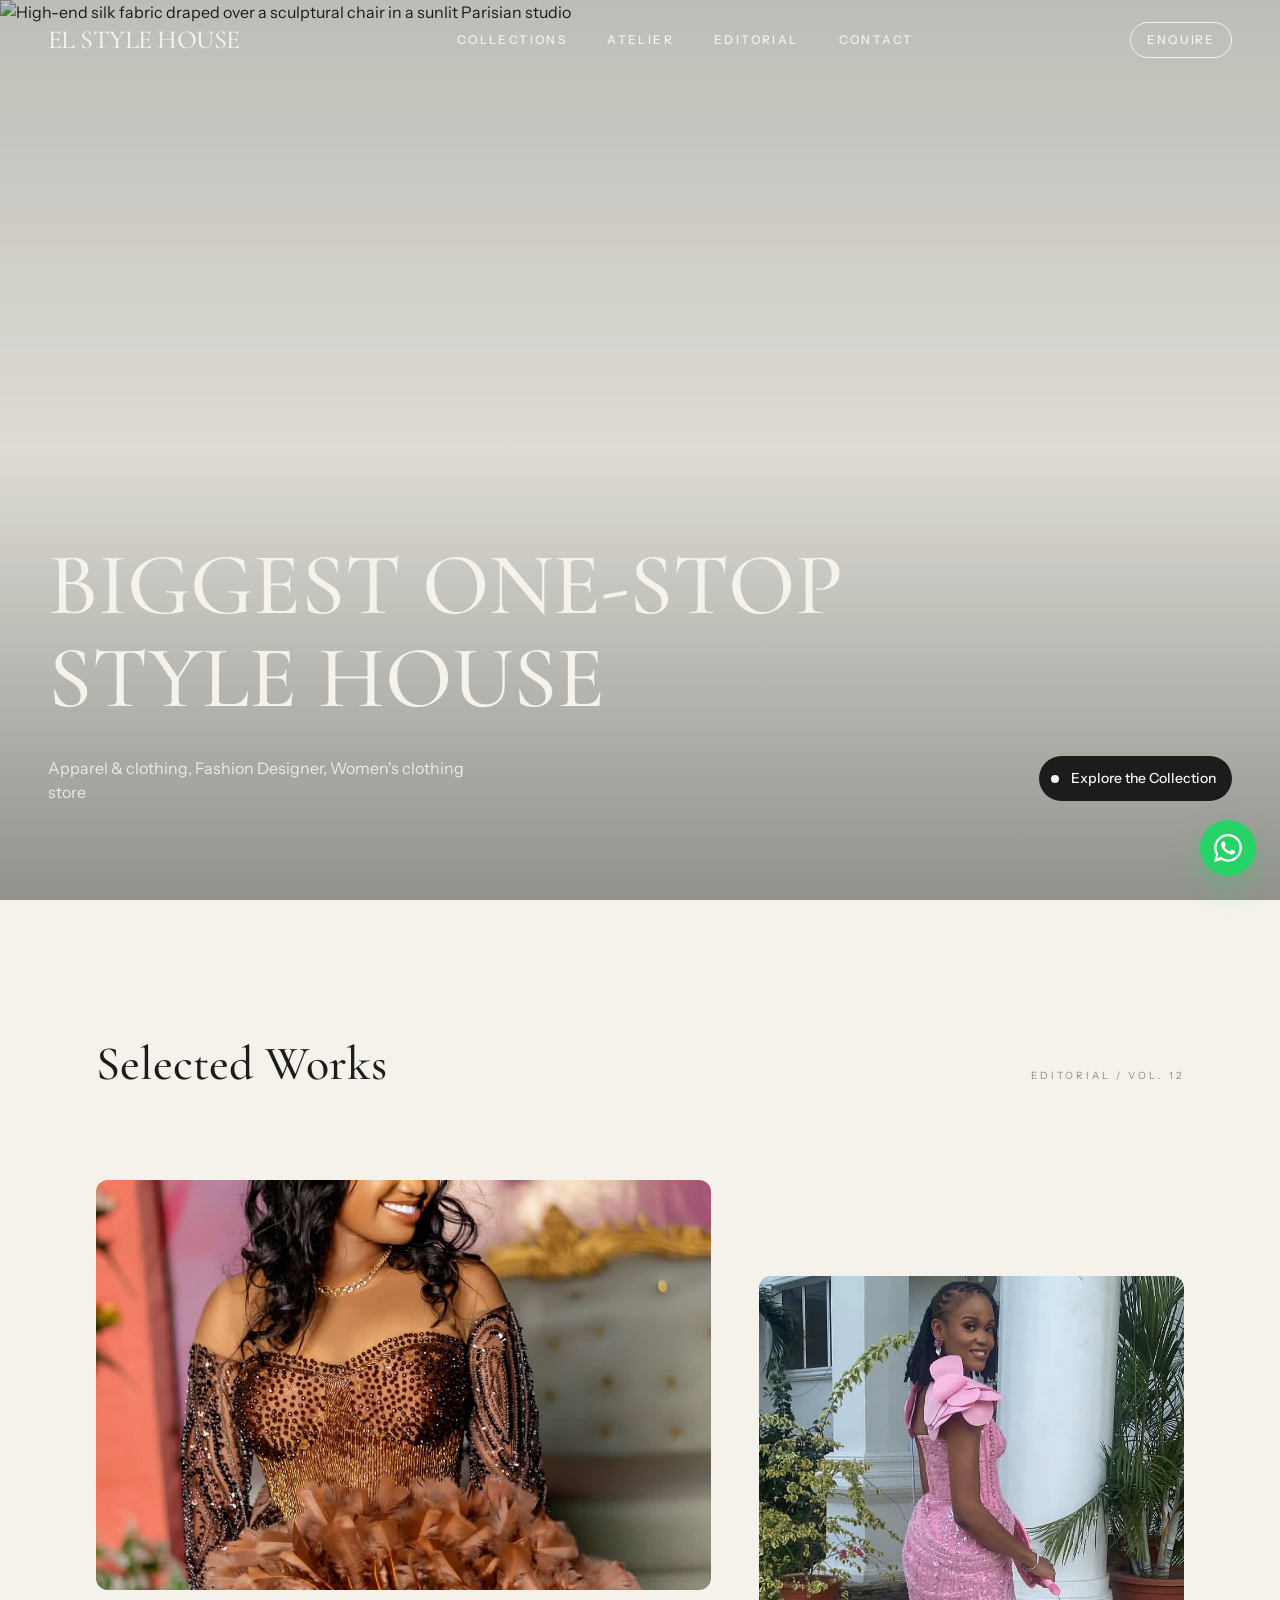
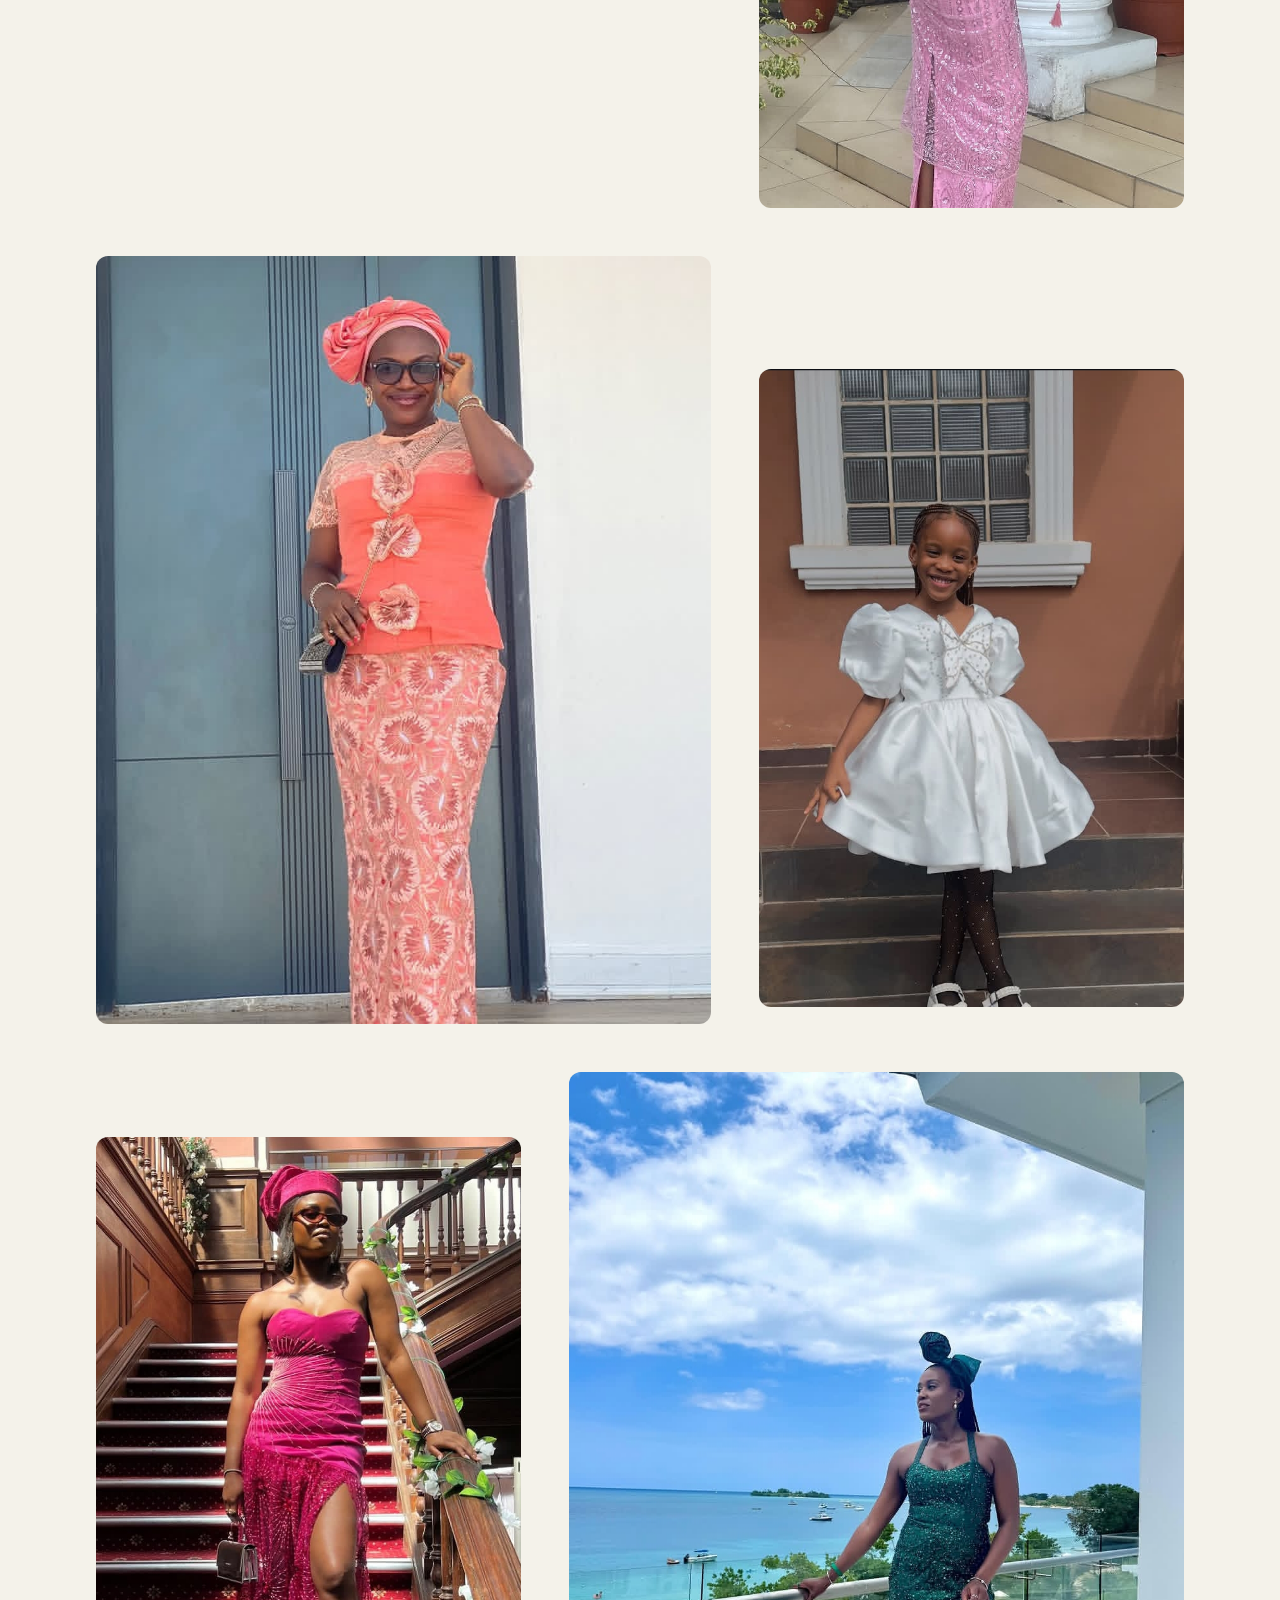
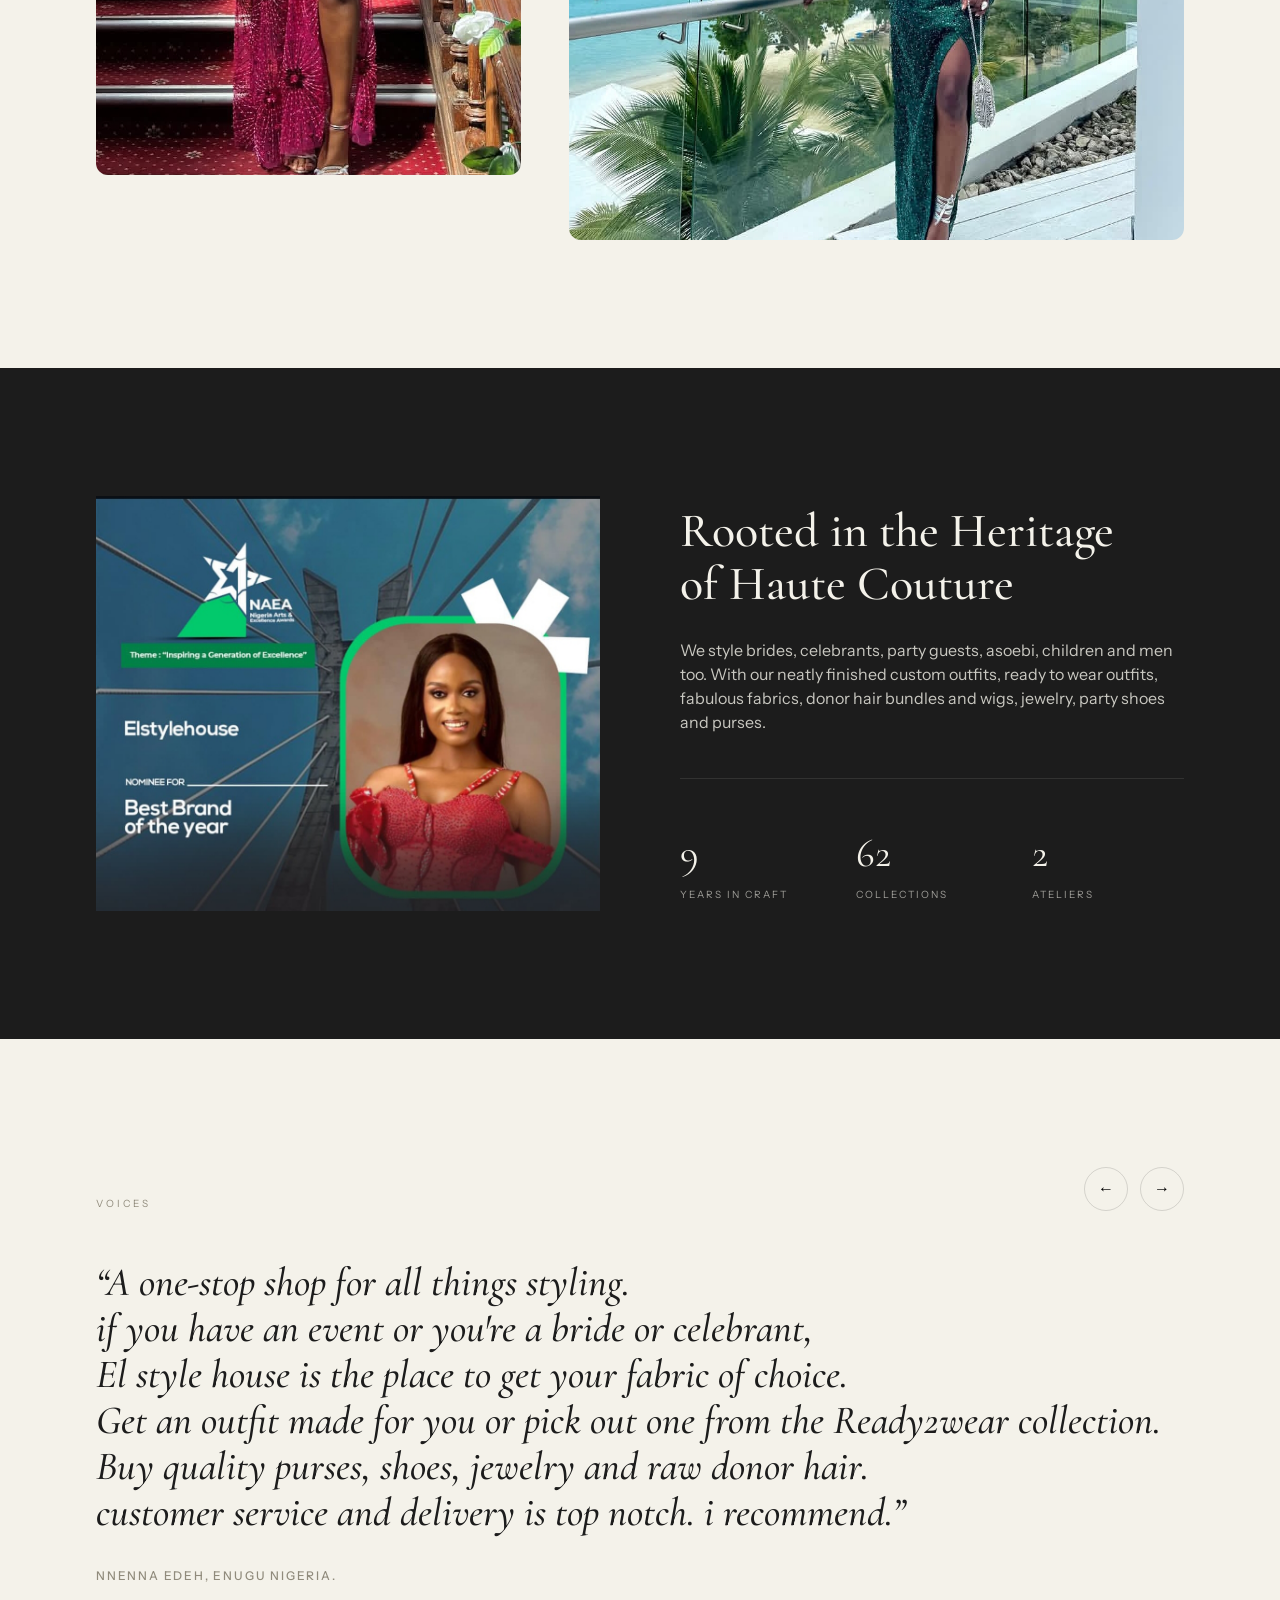
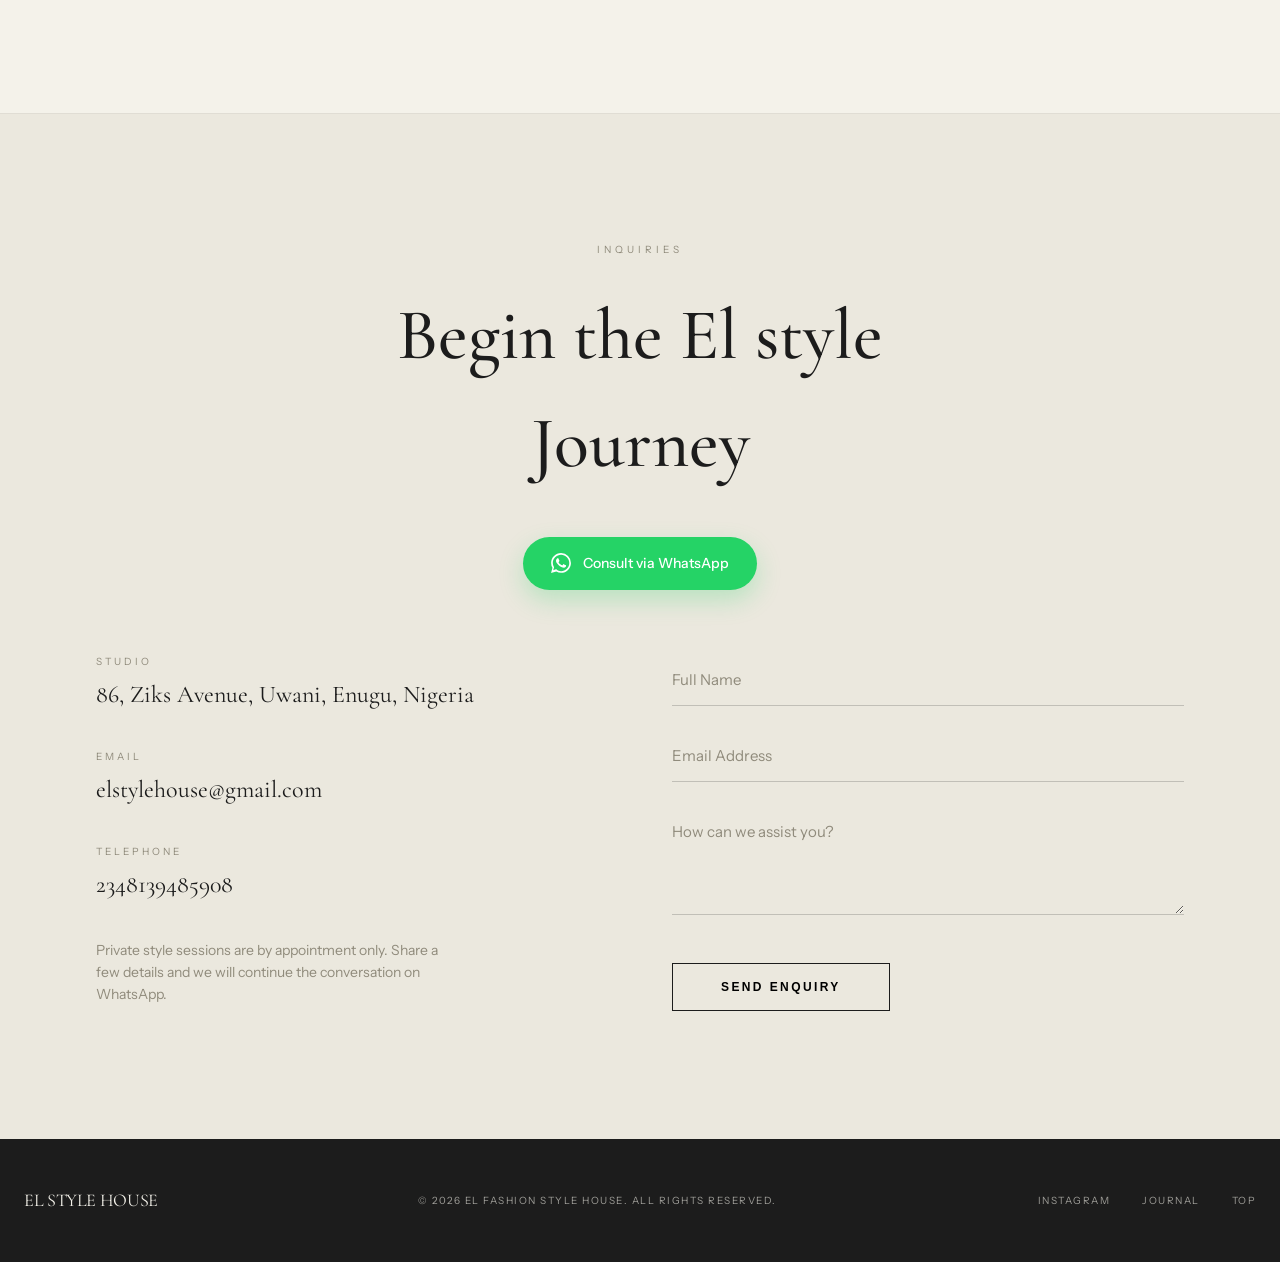
==== index.html @ a9a80243 "Add files via upload" ====
<!DOCTYPE html>
<html lang="en">
<head>
  <meta charset="UTF-8" />
  <meta name="viewport" content="width=device-width, initial-scale=1.0" />
  <title>EL STYLE HOUSE  — Biggest one-stop style house</title>
  <meta name="description" content="EL STYLE HOUSE is a luxury fashion atelier crafting modern couture by hand. Explore selected works, our story, and book a private appointment." />
  <meta property="og:title" content="EL STYLE HOUSE  — Biggest one-stop style house" />
  <meta property="og:description" content="A luxury fashion atelier crafting modern couture by hand. Explore selected works and book a private appointment." />
  <meta property="og:type" content="website" />
  <link rel="preconnect" href="https://fonts.googleapis.com" />
  <link rel="preconnect" href="https://fonts.gstatic.com" crossorigin />
  <link href="https://fonts.googleapis.com/css2?family=Cormorant+Garamond:ital,wght@0,400;0,500;1,400&family=Instrument+Sans:wght@400;500;600;700&display=swap" rel="stylesheet" />
  <link rel="stylesheet" href="styles.css" />
</head>
<body>
  <!-- ============ NAVBAR ============ -->
  <header id="navbar" class="navbar">
    <nav class="nav">
      <a href="#top" class="brand" data-brand>EL STYLE HOUSE </a>
      <div class="nav-links">
        <a href="#works">Collections</a>
        <a href="#about">Atelier</a>
        <a href="#testimonials">Editorial</a>
        <a href="#contact">Contact</a>
      </div>
      <a href="https://wa.me/2348139485908" class="nav-enquire" data-wa>Enquire</a>
      <button id="menuToggle" class="menu-toggle" aria-label="Toggle menu">
        <span></span><span></span><span></span>
      </button>
    </nav>
    <div id="mobileMenu" class="mobile-menu">
      <a href="#works">Collections</a>
      <a href="#about">Atelier</a>
      <a href="#testimonials">Editorial</a>
      <a href="#contact">Contact</a>
      <a href="https://wa.me/2348139485908" class="mobile-enquire" data-wa>Enquire via WhatsApp</a>
    </div>
  </header>

  <main>
    <!-- ============ HERO ============ -->
    <section id="top" class="hero">
      <div class="hero-bg">
        <img id="heroImg" src="third.jpg" alt="High-end silk fabric draped over a sculptural chair in a sunlit Parisian studio" />
        <div class="hero-overlay"></div>
      </div>
      <div class="hero-content">
        <h1 class="hero-title">BIGGEST ONE-STOP  <br /> STYLE HOUSE</h1>
        <div class="hero-row">
          <p> Apparel & clothing, Fashion Designer, Women's clothing store</p>
          <a href="https://wa.me/2348139485908" class="hero-cta" data-wa><span class="dot"></span> Explore the Collection</a>
        </div>
      </div>
    </section>

    <!-- ============ WORKS ============ -->
    <section id="works" class="works">
      <div class="container">
        <div class="works-head reveal">
          <h2>Selected Works</h2>
          <span class="eyebrow">Editorial / Vol. 12</span>
        </div>

        <div class="works-grid">
          <div class="reveal col-7">
            <figure class="zoom"><img src="eighth.jpg" alt="Extreme close up of gold embroidery on charcoal wool" loading="lazy" /></figure>
          </div>
          <div class="reveal col-5 offset-top">
            <figure class="zoom"><img src="second.jpg" alt="Model wearing a beige structured tailored coat" loading="lazy" /></figure>
          </div>
        </div>

        <div class="works-grid">
          <div class="reveal col-7">
            <figure class="zoom"><img src="forth.jpg" alt="Extreme close up of gold embroidery on charcoal wool" loading="lazy" /></figure>
          </div>
          <div class="reveal col-5 offset-top">
            <figure class="zoom"><img src="fifth.jpg" alt="Model wearing a beige structured tailored coat" loading="lazy" /></figure>
          </div>
        </div>

        <div class="works-grid">
          <div class="reveal col-5">
            <figure class="zoom"><img src="sixth.jpg" alt="Model in a flowing ivory silk evening gown in a stone interior" loading="lazy" /></figure>
          </div>
          <div class="reveal col-7">
            <figure class="zoom"><img src="seventh.jpg" alt="Model in a sharply tailored black suit against brutalist concrete" loading="lazy" /></figure>
          </div>
        </div>
      </div>
    </section>

    <!-- ============ ABOUT ============ -->
    <section id="about" class="about">
      <div class="container about-grid">
        <div class="reveal about-text">
          <h2>Rooted in the Heritage <br class="dk" /> of Haute Couture</h2>
          <p>We style brides, celebrants, party guests, asoebi, children and men too. With our neatly finished custom outfits, ready to wear outfits, fabulous fabrics, donor hair bundles and wigs, jewelry, party shoes and purses.</p>
          <div class="stats">
            <div><div class="stat-num" data-count="12">0</div><div class="stat-label">Years in Craft</div></div>
            <div><div class="stat-num" data-count="80">0</div><div class="stat-label">Collections</div></div>
            <div><div class="stat-num" data-count="2">0</div><div class="stat-label">Ateliers</div></div>
          </div>
        </div>
        <div class="reveal " style="border-radius: 20px;">
          <figure><img src="last.jpg" alt="A tailor's hands working with fine linen on a couture garment" loading="lazy" /></figure>
        </div>
      </div>
    </section>

    <!-- ============ TESTIMONIALS ============ -->
    <section id="testimonials" class="testimonials">
      <div class="container">
        <div class="reveal test-head">
          <span class="eyebrow">Voices</span>
          <div class="test-nav">
            <button id="testPrev" aria-label="Previous testimonial">&larr;</button>
            <button id="testNext" aria-label="Next testimonial">&rarr;</button>
          </div>
        </div>
        <div id="testTrack" class="test-track">
          <figure>
            <blockquote>&ldquo;A one-stop shop for all things styling.<br>
              if you have an event or you're a bride or celebrant,<br>
               El style house is the place to get your fabric of choice.<br>
               Get an outfit made for you or pick out one from the Ready2wear collection.<br>
               Buy quality purses, shoes, jewelry and raw donor hair.<br>
               customer service and delivery is top notch. i recommend.&rdquo;</blockquote>
            <figcaption>nnenna Edeh, Enugu Nigeria.</figcaption>
          </figure>
          <figure>
            <blockquote>&ldquo;A masterclass in restraint.<br>
               Every piece feels essential, <br>
               stripped of noise but rich in substance.&rdquo;</blockquote>
            <figcaption>okike Michael, Ebonyi Nigeria</figcaption>
          </figure>
          <figure>
            <blockquote>&ldquo;They don't design clothes;<br>
               they construct identities.<br>
                The bespoke tailoring is simply without equal.&rdquo;</blockquote>
            <figcaption>Macauley chukwuyenum, Ebonyi Nigeria</figcaption>
          </figure>
        </div>
      </div>
    </section>

    <!-- ============ CONTACT ============ -->
    <section id="contact" class="contact">
      <div class="container">
        <div class="reveal contact-head">
          <span class="eyebrow">Inquiries</span>
          <h2>Begin the El style Journey</h2>
          <a href="https://wa.me/2348139485908" class="wa-btn" data-wa>
            <svg viewBox="0 0 24 24" fill="currentColor" aria-hidden="true"><path d="M.057 24l1.687-6.163a11.867 11.867 0 01-1.587-5.946C.16 5.335 5.495 0 12.05 0a11.82 11.82 0 018.413 3.488 11.824 11.824 0 013.48 8.414c-.003 6.557-5.338 11.892-11.893 11.892a11.9 11.9 0 01-5.688-1.448L.057 24zm6.597-3.807c1.676.995 3.276 1.591 5.392 1.592 5.448 0 9.886-4.434 9.889-9.885.002-5.462-4.415-9.89-9.881-9.892-5.452 0-9.887 4.434-9.889 9.884a9.86 9.86 0 001.51 5.26l-.999 3.648 3.978-1.607zm11.387-5.464c-.074-.124-.272-.198-.57-.347-.297-.149-1.758-.868-2.031-.967-.272-.099-.47-.149-.669.149-.198.297-.768.967-.941 1.165-.173.198-.347.223-.644.074-.297-.149-1.255-.462-2.39-1.475-.883-.788-1.48-1.761-1.653-2.059-.173-.297-.018-.458.13-.606.134-.133.297-.347.446-.521.151-.172.2-.296.3-.495.099-.198.05-.372-.025-.521-.075-.148-.669-1.611-.916-2.206-.242-.579-.487-.501-.669-.51l-.57-.01c-.198 0-.52.074-.792.372s-1.04 1.016-1.04 2.479 1.065 2.876 1.213 3.074c.149.198 2.095 3.2 5.076 4.487.709.306 1.263.489 1.694.626.712.226 1.36.194 1.872.118.571-.085 1.758-.719 2.006-1.413.248-.695.248-1.29.173-1.414z"/></svg>
            Consult via WhatsApp
          </a>
        </div>

        <div class="contact-grid">
          <div class="reveal contact-info">
            <div><p class="label">Studio</p><p class="value" data-address></p></div>
            <div><p class="label">Email</p><a class="value" data-email></a></div>
            <div><p class="label">Telephone</p><p class="value" data-phone></p></div>
            <p class="contact-note">Private style sessions are by appointment only. Share a few details and we will continue the conversation on WhatsApp.</p>
          </div>
          <div class="reveal">
            <form id="contactForm" class="contact-form">
              <input type="text" id="cName" placeholder="Full Name" />
              <input type="email" id="cEmail" placeholder="Email Address" />
              <textarea id="cMessage" rows="4" placeholder="How can we assist you?"></textarea>
              <button type="submit">Send Enquiry</button>
            </form>
          </div>
        </div>
      </div>
    </section>
  </main>

  <!-- ============ FOOTER ============ -->
  <footer class="footer">
    <div class="footer-inner">
      <span class="footer-brand" data-brand>EL FASHION STYLE HOUSE</span>
      <span>&copy; <span id="year"></span> El fashion style house. All rights reserved.</span>
      <div class="footer-links">
        <a data-instagram target="_blank" rel="noopener noreferrer">Instagram</a>
        <a data-email-link>Journal</a>
        <a href="#top">Top</a>
      </div>
    </div>
  </footer>

  <!-- ============ FLOATING WHATSAPP ============ -->
  <a href="https://wa.me/2348139485908" class="float-wa" data-wa aria-label="Chat on WhatsApp">
    <svg viewBox="0 0 24 24" fill="currentColor" aria-hidden="true"><path d="M.057 24l1.687-6.163a11.867 11.867 0 01-1.587-5.946C.16 5.335 5.495 0 12.05 0a11.82 11.82 0 018.413 3.488 11.824 11.824 0 013.48 8.414c-.003 6.557-5.338 11.892-11.893 11.892a11.9 11.9 0 01-5.688-1.448L.057 24zm6.597-3.807c1.676.995 3.276 1.591 5.392 1.592 5.448 0 9.886-4.434 9.889-9.885.002-5.462-4.415-9.89-9.881-9.892-5.452 0-9.887 4.434-9.889 9.884a9.86 9.86 0 001.51 5.26l-.999 3.648 3.978-1.607zm11.387-5.464c-.074-.124-.272-.198-.57-.347-.297-.149-1.758-.868-2.031-.967-.272-.099-.47-.149-.669.149-.198.297-.768.967-.941 1.165-.173.198-.347.223-.644.074-.297-.149-1.255-.462-2.39-1.475-.883-.788-1.48-1.761-1.653-2.059-.173-.297-.018-.458.13-.606.134-.133.297-.347.446-.521.151-.172.2-.296.3-.495.099-.198.05-.372-.025-.521-.075-.148-.669-1.611-.916-2.206-.242-.579-.487-.501-.669-.51l-.57-.01c-.198 0-.52.074-.792.372s-1.04 1.016-1.04 2.479 1.065 2.876 1.213 3.074c.149.198 2.095 3.2 5.076 4.487.709.306 1.263.489 1.694.626.712.226 1.36.194 1.872.118.571-.085 1.758-.719 2.006-1.413.248-.695.248-1.29.173-1.414z"/></svg>
  </a>

  <div id="toast" class="toast"></div>

  <script src="main.js"></script>
</body>
</html>
---- styles.css ----
/* ============================================================
   AETERNA — Editorial Couture | Static stylesheet
   ============================================================ */
:root {
  --canvas: #f4f2ea;
  --canvas-soft: #f8f6ef;
  --ink: #1c1c1c;
  --muted-warm: #908b7c;
  --secondary: #ebe8de;
  --whatsapp: #25d366;
  --maxw: 1600px;
}

* { margin: 0; padding: 0; box-sizing: border-box; }

html { scroll-behavior: smooth; }

body {
  background: var(--canvas);
  color: var(--ink);
  font-family: "Instrument Sans", system-ui, sans-serif;
  -webkit-font-smoothing: antialiased;
  line-height: 1.5;
  overflow-x: hidden;
}

h1, h2, h3, blockquote { font-family: "Cormorant Garamond", serif; font-weight: 500; }

img { display: block; max-width: 100%; }

.container { width: 100%; max-width: var(--maxw); margin: 0 auto; padding: 0 24px; }
.eyebrow { font-size: 10px; text-transform: uppercase; letter-spacing: 0.3em; color: var(--muted-warm); }

/* ---------- Reveal animation ---------- */
.reveal { opacity: 0; transform: translateY(40px); transition: opacity 1s cubic-bezier(.16,1,.3,1), transform 1s cubic-bezier(.16,1,.3,1); }
.reveal.visible { opacity: 1; transform: translateY(0); }

/* ---------- Navbar ---------- */
.navbar { position: fixed; top: 0; left: 0; width: 100%; z-index: 50; color: var(--canvas); transition: background-color .5s, color .5s, border-color .5s; border-bottom: 1px solid transparent; }
.navbar.scrolled { background: rgba(244,242,234,.85); backdrop-filter: blur(12px); color: var(--ink); border-bottom: 1px solid rgba(28,28,28,.1); }
.nav { display: flex; align-items: center; justify-content: space-between; max-width: var(--maxw); margin: 0 auto; padding: 20px 24px; }
.brand { font-family: "Cormorant Garamond", serif; font-size: 26px; font-weight: 500; letter-spacing: -.02em; text-decoration: none; color: inherit; }
.nav-links { display: none; gap: 40px; font-size: 12px; font-weight: 500; text-transform: uppercase; letter-spacing: .2em; }
.nav-links a { color: inherit; text-decoration: none; transition: opacity .3s; }
.nav-links a:hover { opacity: .6; }
.nav-enquire { display: none; padding: 8px 16px; font-size: 12px; font-weight: 500; text-transform: uppercase; letter-spacing: .15em; border-radius: 999px; border: 1px solid currentColor; color: inherit; text-decoration: none; transition: background-color .3s, color .3s; }
.nav-enquire:hover { background: currentColor; }
.navbar.scrolled .nav-enquire:hover { color: var(--canvas); }
.navbar:not(.scrolled) .nav-enquire:hover { color: var(--ink); }
.menu-toggle { display: flex; flex-direction: column; gap: 5px; background: none; border: none; cursor: pointer; padding: 4px; }
.menu-toggle span { width: 24px; height: 2px; background: currentColor; transition: transform .3s, opacity .3s; }
.menu-toggle.open span:nth-child(1) { transform: translateY(7px) rotate(45deg); }
.menu-toggle.open span:nth-child(2) { opacity: 0; }
.menu-toggle.open span:nth-child(3) { transform: translateY(-7px) rotate(-45deg); }
.mobile-menu { display: none; flex-direction: column; gap: 24px; background: var(--canvas); color: var(--ink); padding: 32px 24px; border-top: 1px solid rgba(28,28,28,.1); font-size: 14px; text-transform: uppercase; letter-spacing: .2em; font-weight: 500; }
.mobile-menu.open { display: flex; }
.mobile-menu a { color: inherit; text-decoration: none; }
.mobile-enquire { background: var(--ink); color: var(--canvas) !important; padding: 14px 20px; border-radius: 999px; text-align: center; }

/* ---------- Hero ---------- */
.hero { position: relative; height: 100vh; display: flex; align-items: flex-end; padding: 0 24px 96px; overflow: hidden; }
.hero-bg { position: absolute; inset: 0; z-index: 0; overflow: hidden; }
.hero-bg img { width: 100%; height: 120%; object-fit: cover; will-change: transform; }
.hero-overlay { position: absolute; inset: 0; background: linear-gradient(to top, rgba(28,28,28,.45), rgba(28,28,28,.1) 50%, rgba(28,28,28,.25)); }
.hero-content { position: relative; z-index: 10; width: 100%; max-width: var(--maxw); margin: 0 auto; color: var(--canvas); }
.hero-title { font-size: 44px; line-height: 1.05; margin-bottom: 32px; max-width: 20ch; }
.hero-row { display: flex; flex-direction: column; gap: 28px; }
.hero-row p { max-width: 40ch; color: rgba(244,242,234,.9); }
.hero-cta { display: inline-flex; align-items: center; gap: 12px; align-self: flex-start; background: var(--ink); color: var(--canvas); padding: 12px 16px 12px 12px; border-radius: 999px; font-size: 14px; font-weight: 500; text-decoration: none; transition: box-shadow .5s; }
.hero-cta:hover { box-shadow: 0 0 0 2px rgba(244,242,234,.4); }
.hero-cta .dot { width: 8px; height: 8px; border-radius: 999px; background: var(--canvas); transition: transform .5s; }
.hero-cta:hover .dot { transform: scale(1.5); }

/* ---------- Works ---------- */
.works { padding: 96px 24px; }
.works-head { display: flex; flex-direction: column; gap: 16px; margin-bottom: 64px; }
.works-head h2 { font-size: 40px; max-width: 15ch; }
.works-grid { display: grid; grid-template-columns: 1fr; gap: 24px; }
.works-grid + .works-grid { margin-top: 24px; }
.zoom { overflow: hidden; border-radius: 12px; }
.zoom img { width: 100%; object-fit: cover; transition: transform 1.2s ease-out; }
.col-7 .zoom img { aspect-ratio: 4/5; }
.col-5 .zoom img { aspect-ratio: 2/3; }
.works-grid:nth-of-type(2) .col-5 .zoom img { aspect-ratio: 4/5; }
.works-grid:nth-of-type(2) .col-7 .zoom img { aspect-ratio: 3/2; }
.zoom:hover img { transform: scale(1.05); }

.work-cap { display: flex; align-items: flex-start; justify-content: space-between; margin-top: 16px; }
.work-cap h3 { font-size: 20px; }
.work-cap span { font-size: 12px; color: var(--muted-warm); }
.work-note { max-width: 35ch; font-size: 14px; color: var(--muted-warm); margin-top: 16px; }

/* ---------- About ---------- */
.about { background: var(--ink); color: var(--canvas); padding: 96px 24px; }
.about-grid { display: grid; grid-template-columns: 1fr; gap: 48px; align-items: center; }
.about-text h2 { font-size: 34px; line-height: 1.1; margin-bottom: 28px; }
.about-text > p { max-width: 56ch; color: rgba(244,242,234,.8); margin-bottom: 44px; }
.stats { display: grid; grid-template-columns: repeat(3, 1fr); gap: 24px; border-top: 1px solid rgba(244,242,234,.1); padding-top: 44px; }
.stat-num { font-family: "Cormorant Garamond", serif; font-size: 32px; margin-bottom: 4px; }
.stat-label { font-size: 10px; text-transform: uppercase; letter-spacing: .2em; opacity: .6; }
.about-img figure { overflow: hidden; border-radius: 12px; }
.about-img img { width: 100%; aspect-ratio: 4/5; object-fit: cover; }

/* ---------- Testimonials ---------- */
.testimonials { background: var(--canvas); padding: 96px 24px; overflow: hidden; }
.test-head { display: flex; align-items: flex-end; justify-content: space-between; margin-bottom: 48px; }
.test-nav { display: flex; gap: 12px; }
.test-nav button { width: 44px; height: 44px; display: grid; place-items: center; border-radius: 999px; border: 1px solid rgba(28,28,28,.15); background: none; cursor: pointer; font-size: 16px; transition: background-color .3s, color .3s; }
.test-nav button:hover { background: var(--ink); color: var(--canvas); }
.test-track { display: flex; gap: 48px; overflow-x: auto; scroll-snap-type: x mandatory; -ms-overflow-style: none; scrollbar-width: none; }
.test-track::-webkit-scrollbar { display: none; }
.test-track figure { min-width: 300px; flex-shrink: 0; scroll-snap-align: center; }
.test-track blockquote { font-size: 28px; font-style: italic; line-height: 1.15; margin-bottom: 32px; }
.test-track figcaption { font-size: 12px; font-weight: 500; text-transform: uppercase; letter-spacing: .15em; color: var(--muted-warm); }

/* ---------- Contact ---------- */
.contact { background: var(--secondary); border-top: 1px solid rgba(28,28,28,.05); padding: 96px 24px; }
.contact-head { display: flex; flex-direction: column; align-items: center; text-align: center; margin-bottom: 64px; }
.contact-head .eyebrow { letter-spacing: .4em; margin-bottom: 24px; }
.contact-head h2 { font-size: 44px; max-width: 16ch; margin-bottom: 40px; }
.wa-btn { display: inline-flex; align-items: center; gap: 12px; background: var(--whatsapp); color: #fff; padding: 16px 28px; border-radius: 999px; font-size: 14px; font-weight: 500; text-decoration: none; box-shadow: 0 10px 25px rgba(37,211,102,.25); transition: transform .3s; }
.wa-btn:hover { transform: scale(1.03); }
.wa-btn svg { width: 20px; height: 20px; }
.contact-grid { display: grid; grid-template-columns: 1fr; gap: 48px; }
.contact-info { display: flex; flex-direction: column; gap: 36px; }
.contact-info .label { font-size: 10px; text-transform: uppercase; letter-spacing: .3em; color: var(--muted-warm); margin-bottom: 8px; }
.contact-info .value { font-family: "Cormorant Garamond", serif; font-size: 24px; color: var(--ink); text-decoration: none; }
a.value:hover { text-decoration: underline; text-underline-offset: 4px; }
.contact-note { max-width: 40ch; font-size: 14px; color: var(--muted-warm); line-height: 1.6; }
.contact-form { display: flex; flex-direction: column; gap: 24px; }
.contact-form input, .contact-form textarea { border: none; border-bottom: 1px solid rgba(28,28,28,.2); background: transparent; padding: 16px 0; font-family: inherit; font-size: 15px; color: var(--ink); outline: none; transition: border-color .3s; resize: vertical; }
.contact-form input::placeholder, .contact-form textarea::placeholder { color: var(--muted-warm); }
.contact-form input:focus, .contact-form textarea:focus { border-color: var(--ink); }
.contact-form button { align-self: flex-start; margin-top: 24px; border: 1px solid var(--ink); background: none; padding: 16px 48px; font-size: 12px; font-weight: 700; text-transform: uppercase; letter-spacing: .2em; cursor: pointer; transition: background-color .3s, color .3s; }
.contact-form button:hover { background: var(--ink); color: var(--canvas); }

/* ---------- Footer ---------- */
.footer { background: var(--ink); color: var(--canvas); padding: 48px 24px; }
.footer-inner { display: flex; flex-direction: column; align-items: center; gap: 24px; max-width: var(--maxw); margin: 0 auto; font-size: 10px; text-transform: uppercase; letter-spacing: .15em; color: rgba(244,242,234,.6); text-align: center; }
.footer-brand { font-family: "Cormorant Garamond", serif; font-size: 18px; text-transform: none; letter-spacing: -.02em; color: var(--canvas); }
.footer-links { display: flex; gap: 32px; }
.footer-links a { color: inherit; text-decoration: none; cursor: pointer; }
.footer-links a:hover { color: var(--canvas); }

/* ---------- Floating WhatsApp ---------- */
.float-wa { position: fixed; bottom: 24px; right: 24px; z-index: 50; width: 56px; height: 56px; display: grid; place-items: center; border-radius: 999px; background: var(--whatsapp); color: #fff; box-shadow: 0 12px 30px rgba(37,211,102,.3); transition: transform .3s; }
.float-wa:hover { transform: scale(1.1); }
.float-wa svg { width: 28px; height: 28px; }

/* ---------- Toast ---------- */
.toast { position: fixed; bottom: 24px; left: 50%; transform: translateX(-50%) translateY(20px); background: var(--ink); color: var(--canvas); padding: 14px 24px; border-radius: 999px; font-size: 14px; opacity: 0; pointer-events: none; transition: opacity .3s, transform .3s; z-index: 60; }
.toast.show { opacity: 1; transform: translateX(-50%) translateY(0); }

.dk { display: none; }

/* ============ RESPONSIVE — tablet & desktop ============ */
@media (min-width: 768px) {
  .container, .works, .about, .testimonials, .contact { padding-left: 48px; padding-right: 48px; }
  .works, .about, .testimonials, .contact { padding-top: 128px; padding-bottom: 128px; }
  .hero { padding: 0 48px 96px; }
  .nav { padding: 20px 48px; }
  .nav-links { display: flex; }
  .nav-enquire { display: inline-block; }
  .menu-toggle, .mobile-menu { display: none !important; }
  .hero-title { font-size: 88px; }
  .hero-row { flex-direction: row; align-items: flex-end; justify-content: space-between; }
  .works-head { flex-direction: row; align-items: baseline; justify-content: space-between; margin-bottom: 80px; }
  .works-head h2 { font-size: 48px; }
  .works-grid { grid-template-columns: repeat(12, 1fr); gap: 48px; }
  .works-grid + .works-grid { margin-top: 48px; }
  .col-7 { grid-column: span 7; }
  .col-5 { grid-column: span 5; display: flex; flex-direction: column; justify-content: center; }
  .offset-top { padding-top: 96px; }
  .about-grid { grid-template-columns: 1fr 1fr; gap: 80px; }
  .about-text { order: 1; }
  .about-img { order: 2; }
  .about-text h2 { font-size: 48px; }
  .stat-num { font-size: 40px; }
  .dk { display: block; }
  .test-track figure { min-width: 640px; }
  .test-track blockquote { font-size: 40px; }
  .contact-head h2 { font-size: 72px; }
  .contact-grid { grid-template-columns: 1fr 1fr; gap: 64px; }
  .footer-inner { flex-direction: row; justify-content: space-between; }
}
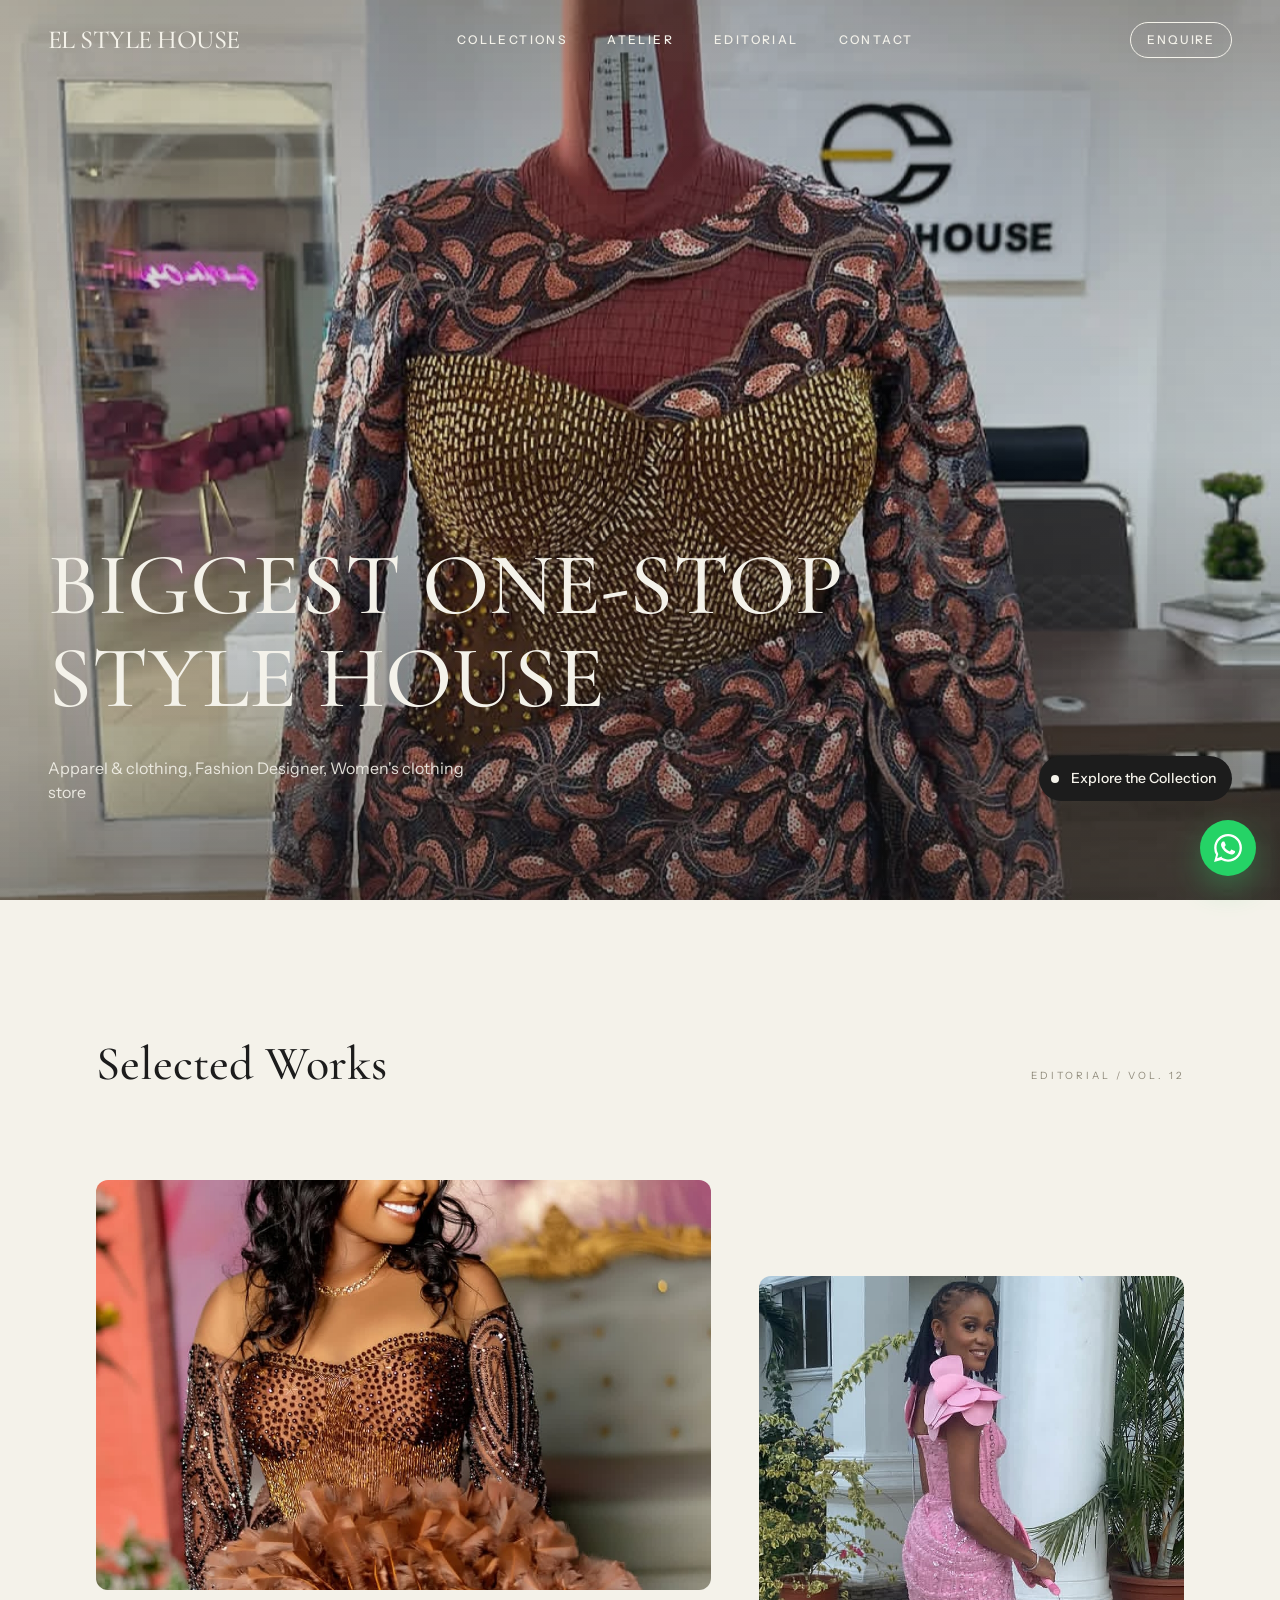
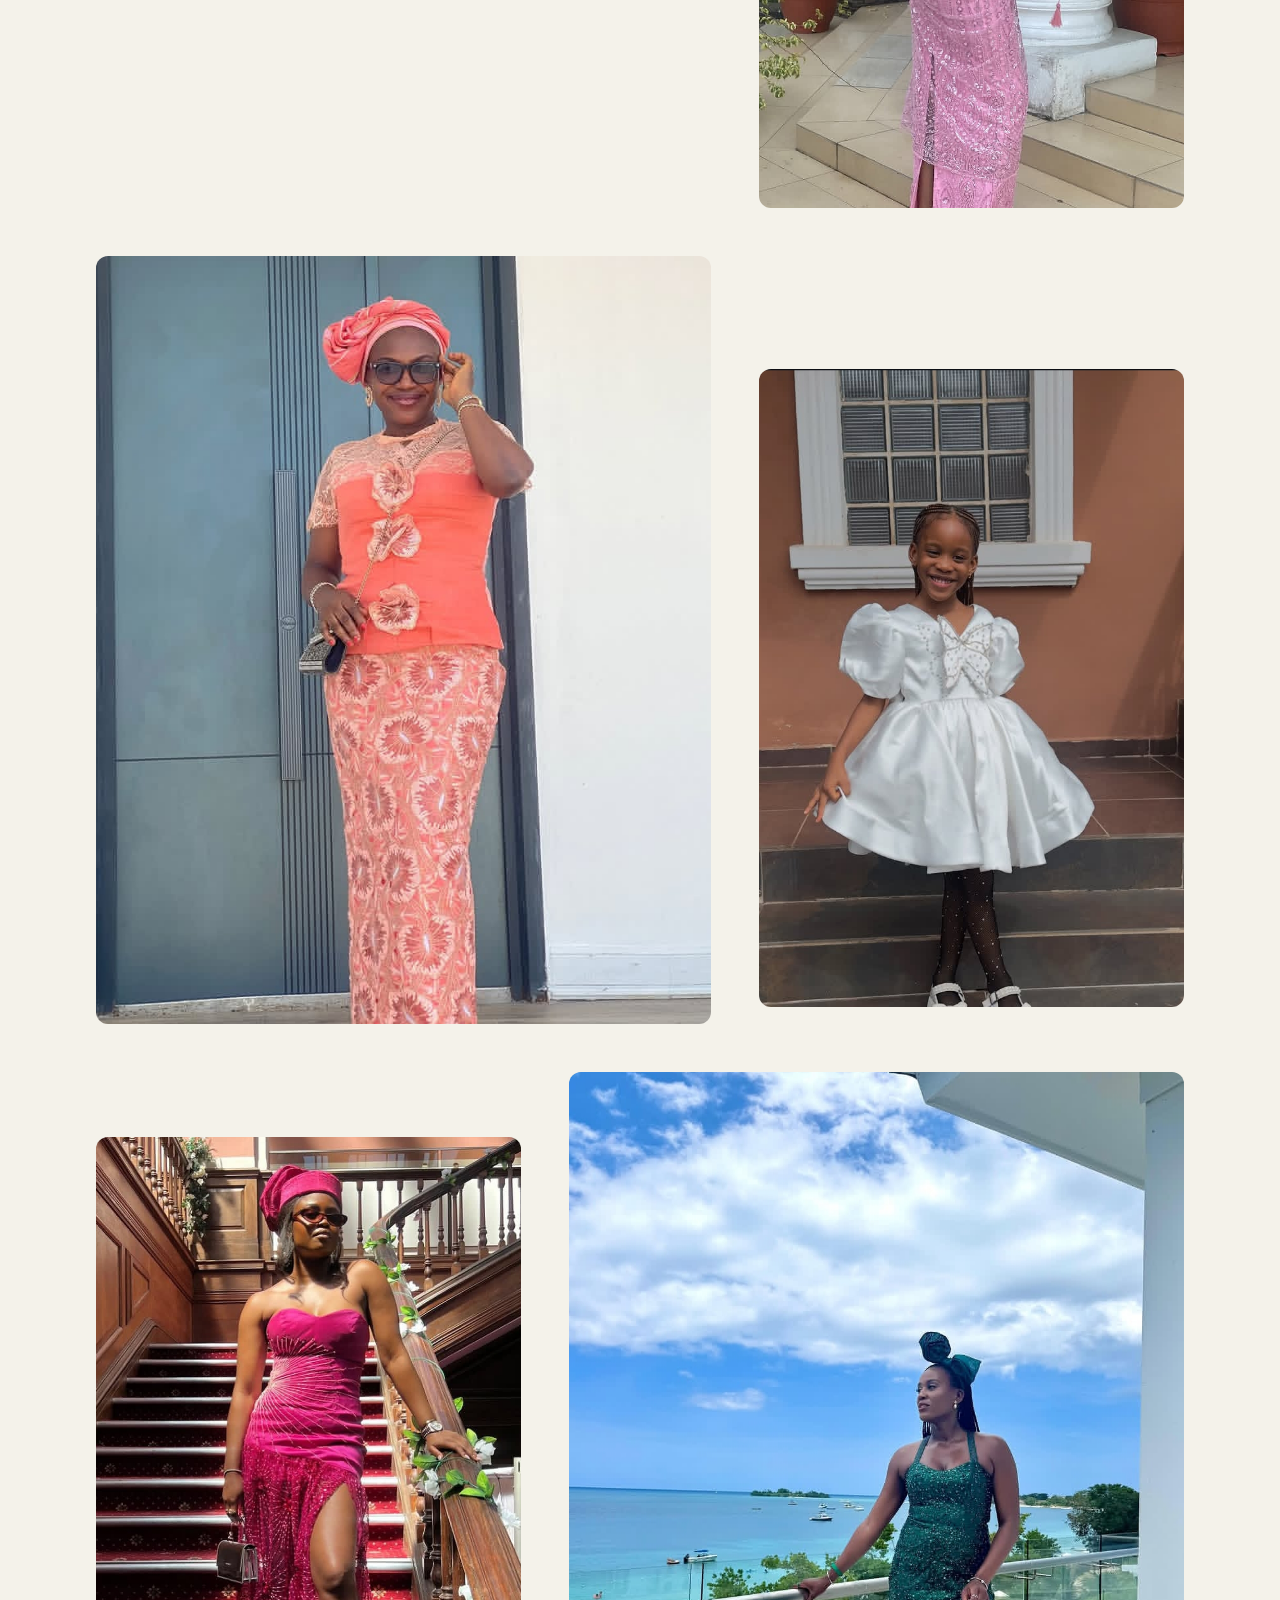
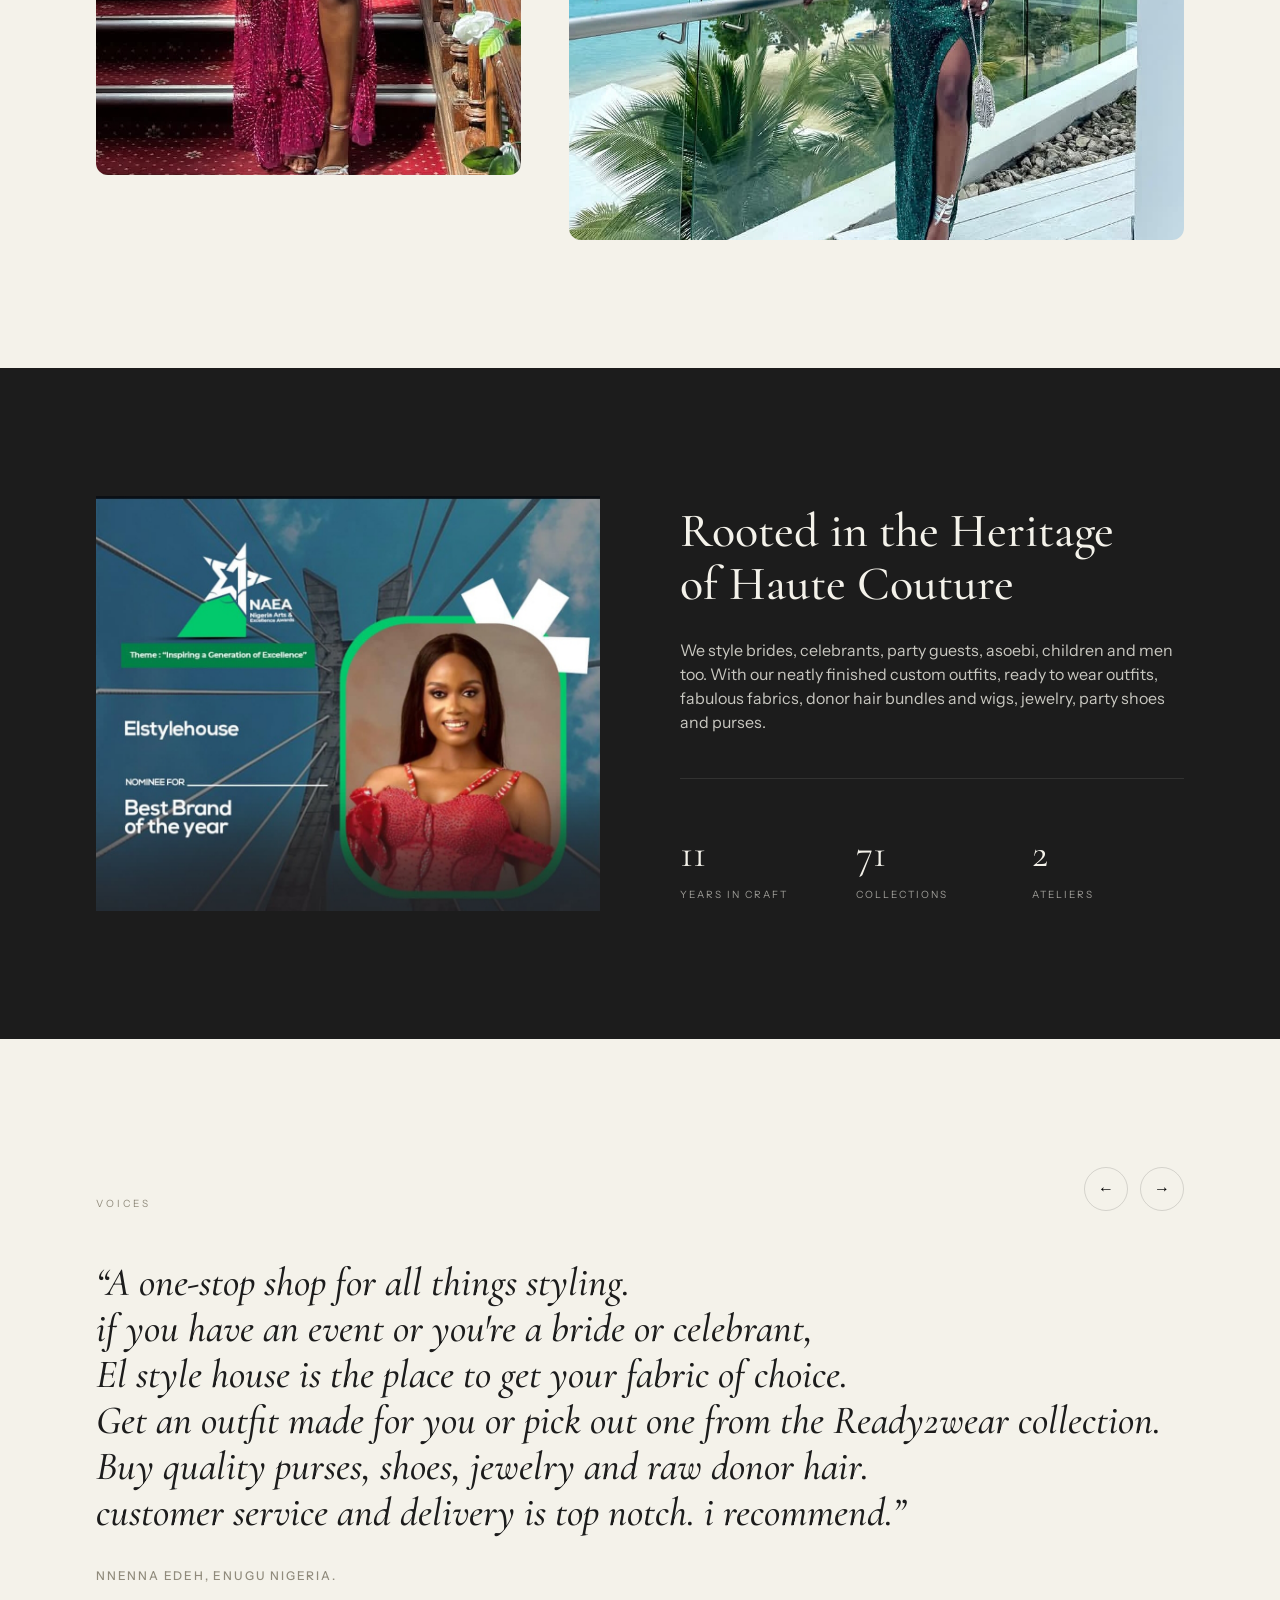
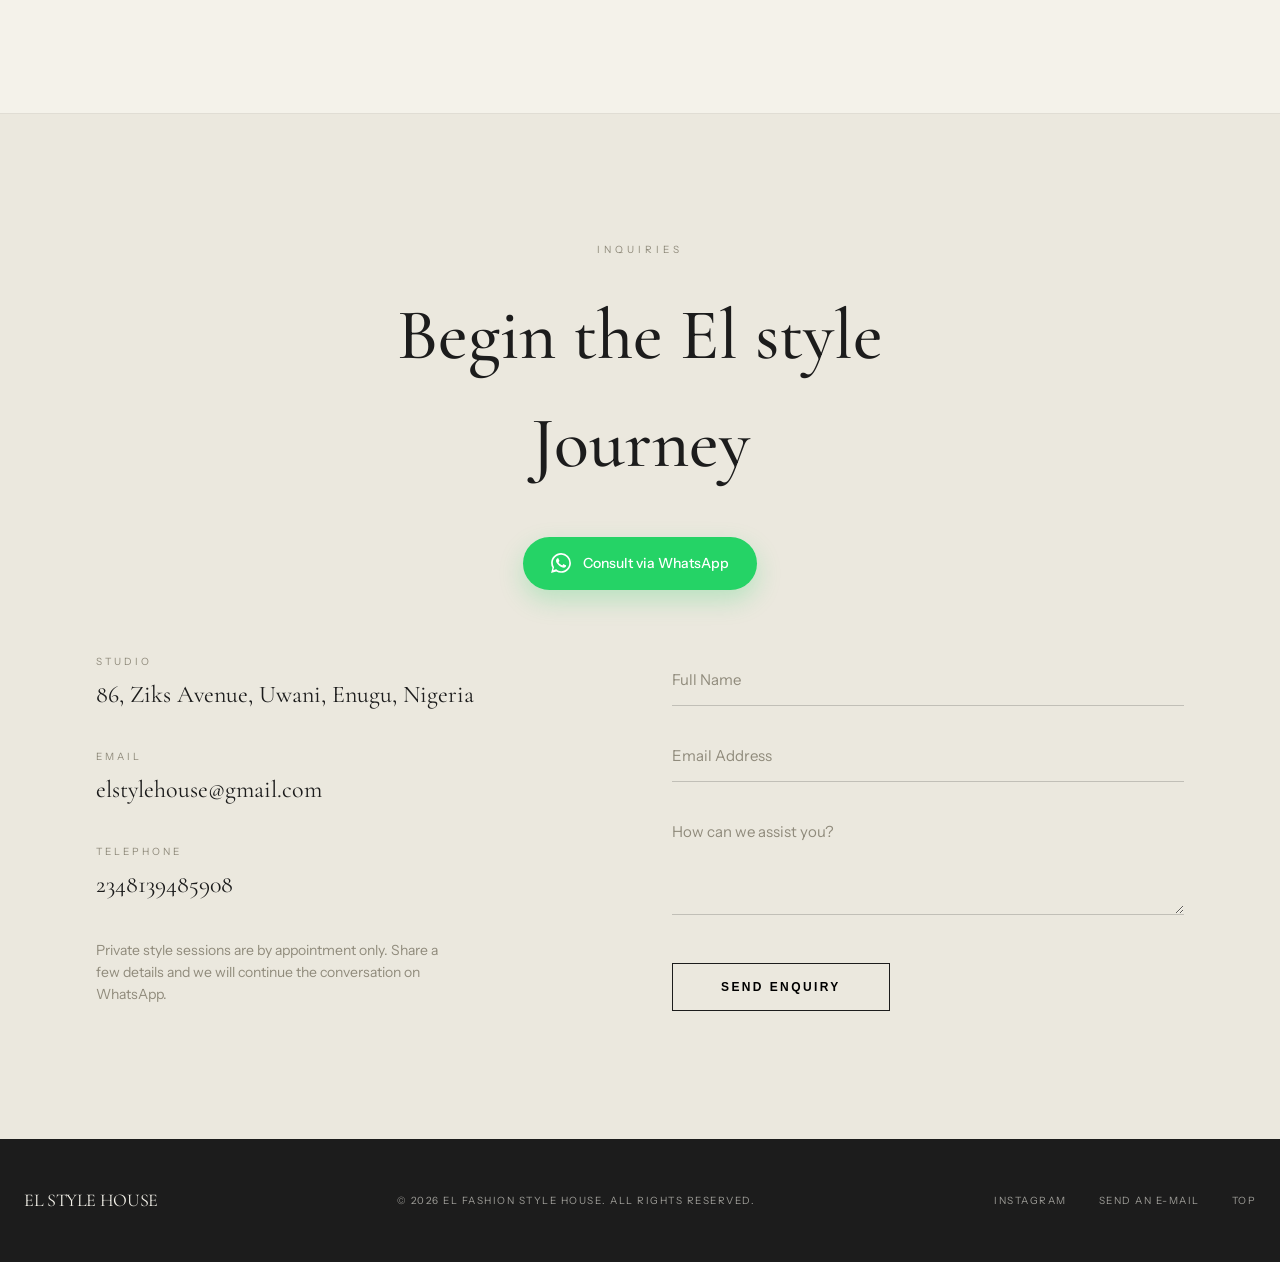
==== commit 8840713a: "Update footer link text from 'Journal' to 'send an e-mail'" ====
--- a/index.html
+++ b/index.html
@@ -184,7 +184,7 @@
       <span>&copy; <span id="year"></span> El fashion style house. All rights reserved.</span>
       <div class="footer-links">
         <a data-instagram target="_blank" rel="noopener noreferrer">Instagram</a>
-        <a data-email-link>Journal</a>
+        <a data-email-link>send an e-mail</a>
         <a href="#top">Top</a>
       </div>
     </div>
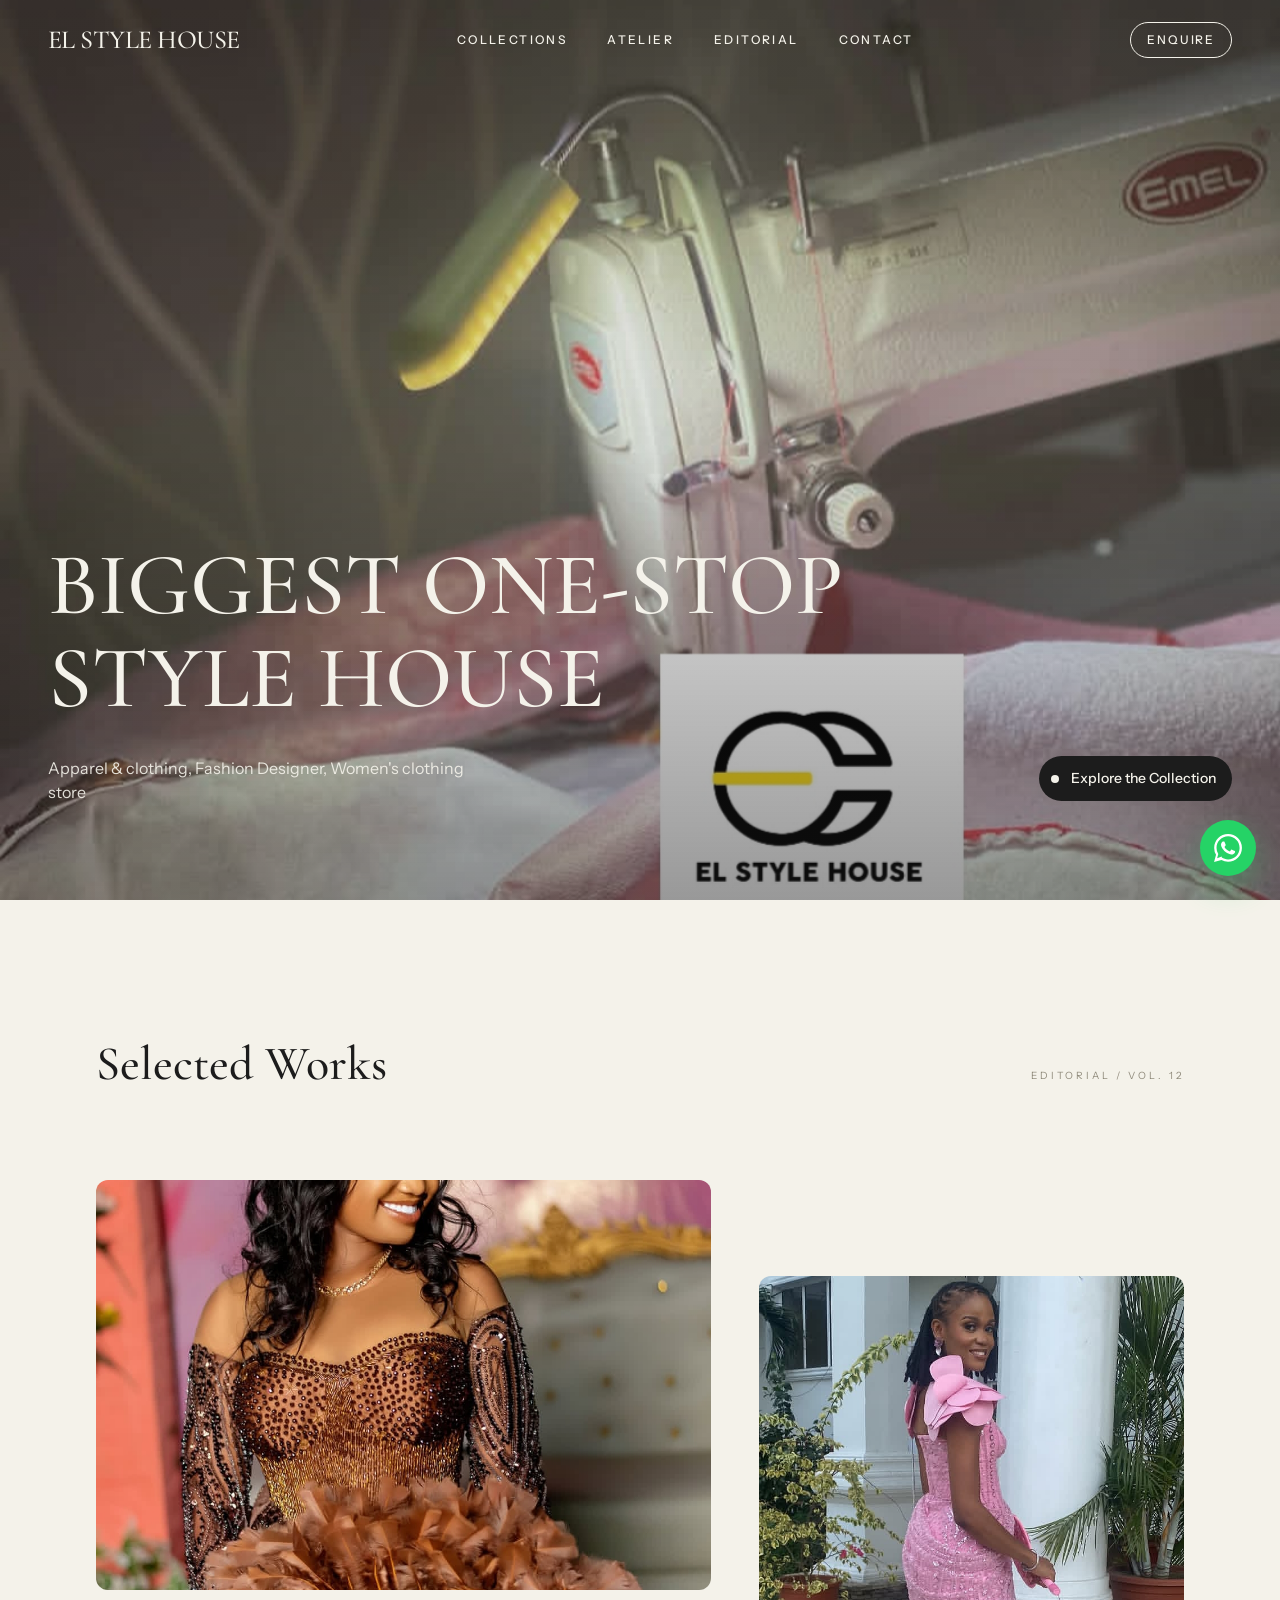
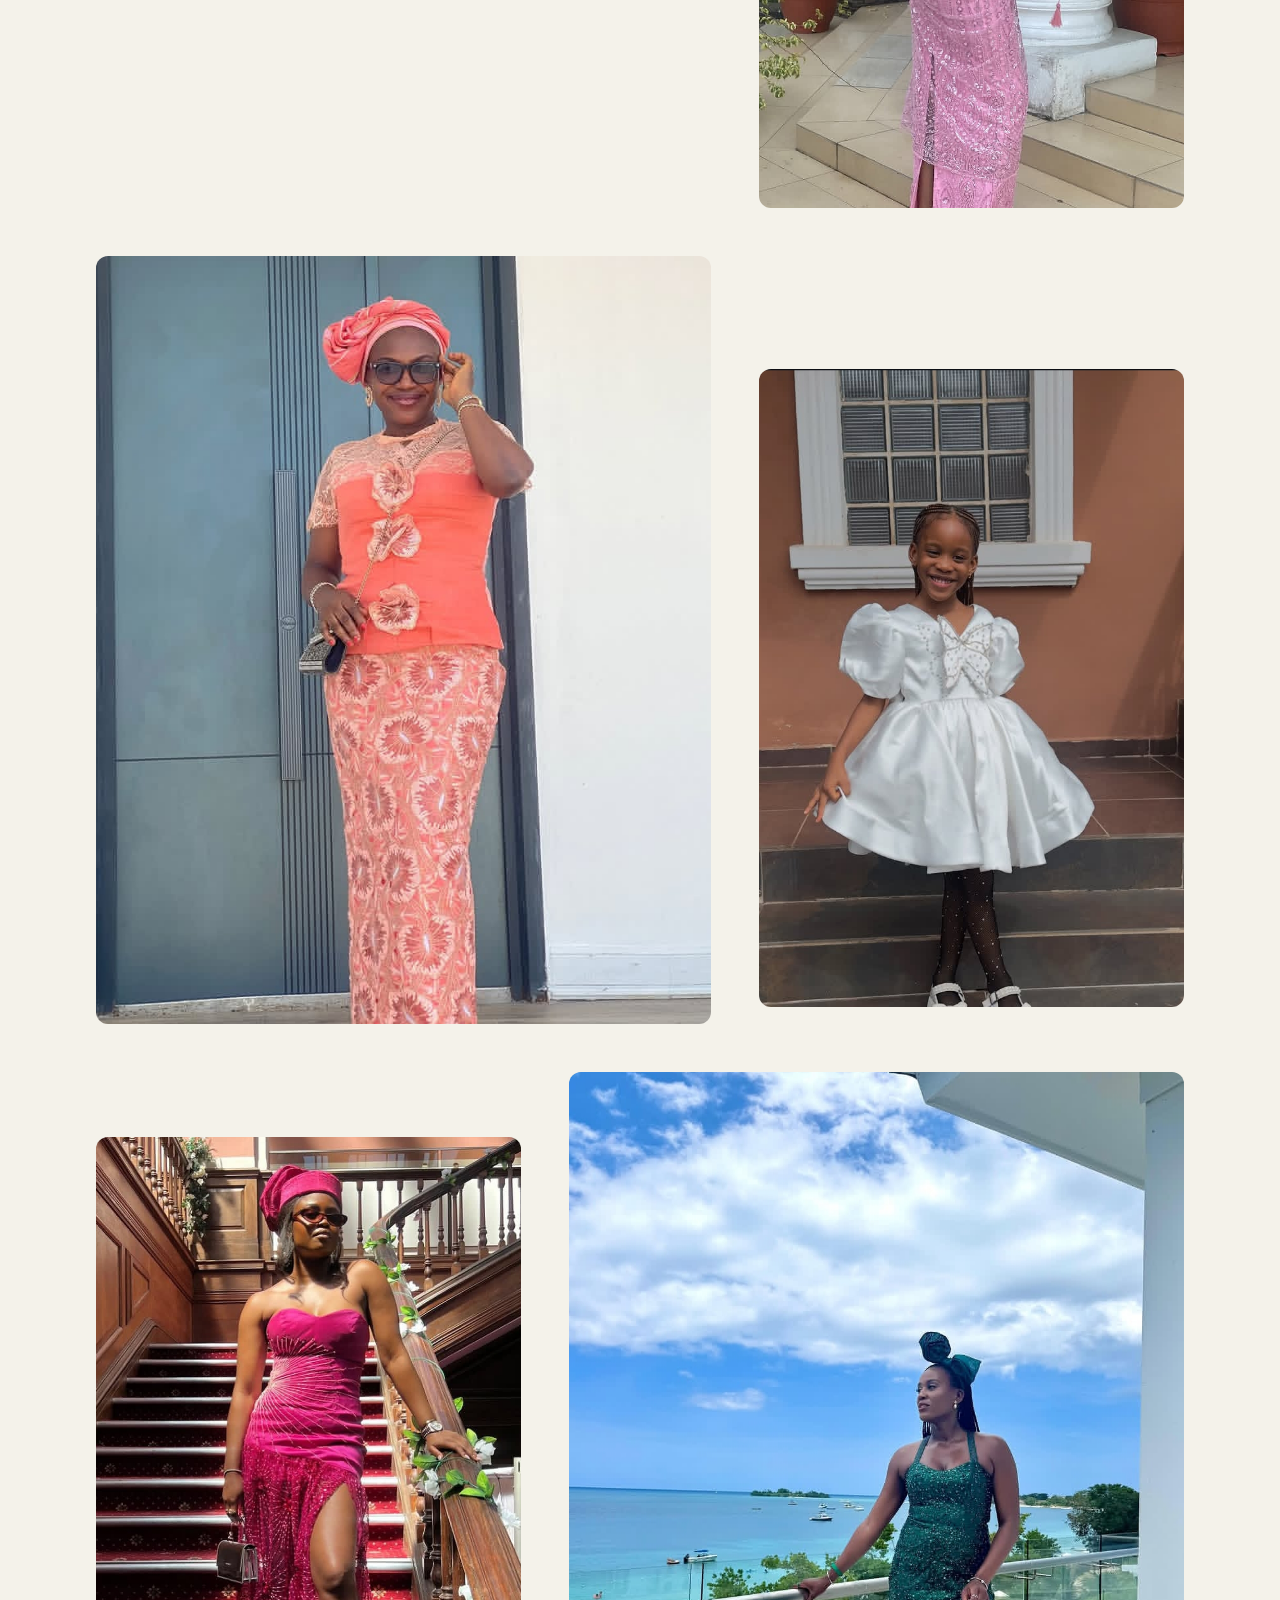
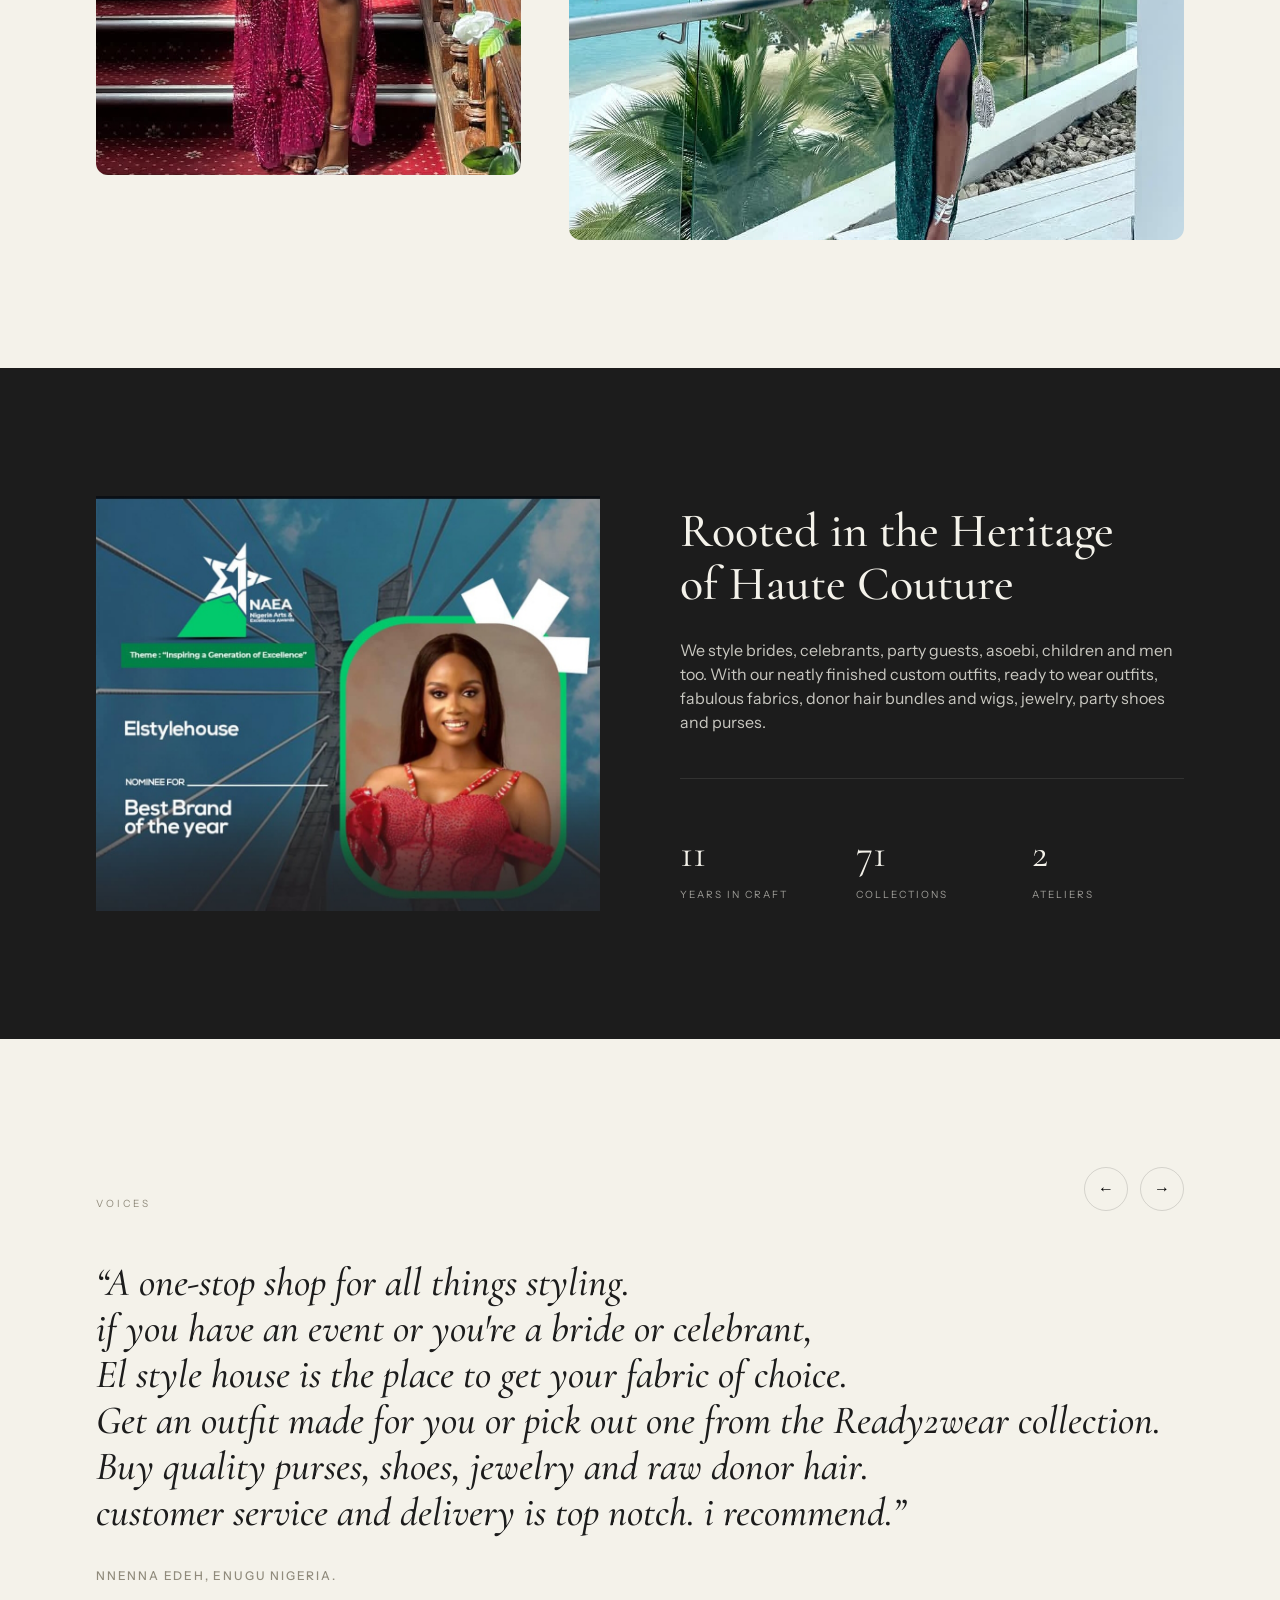
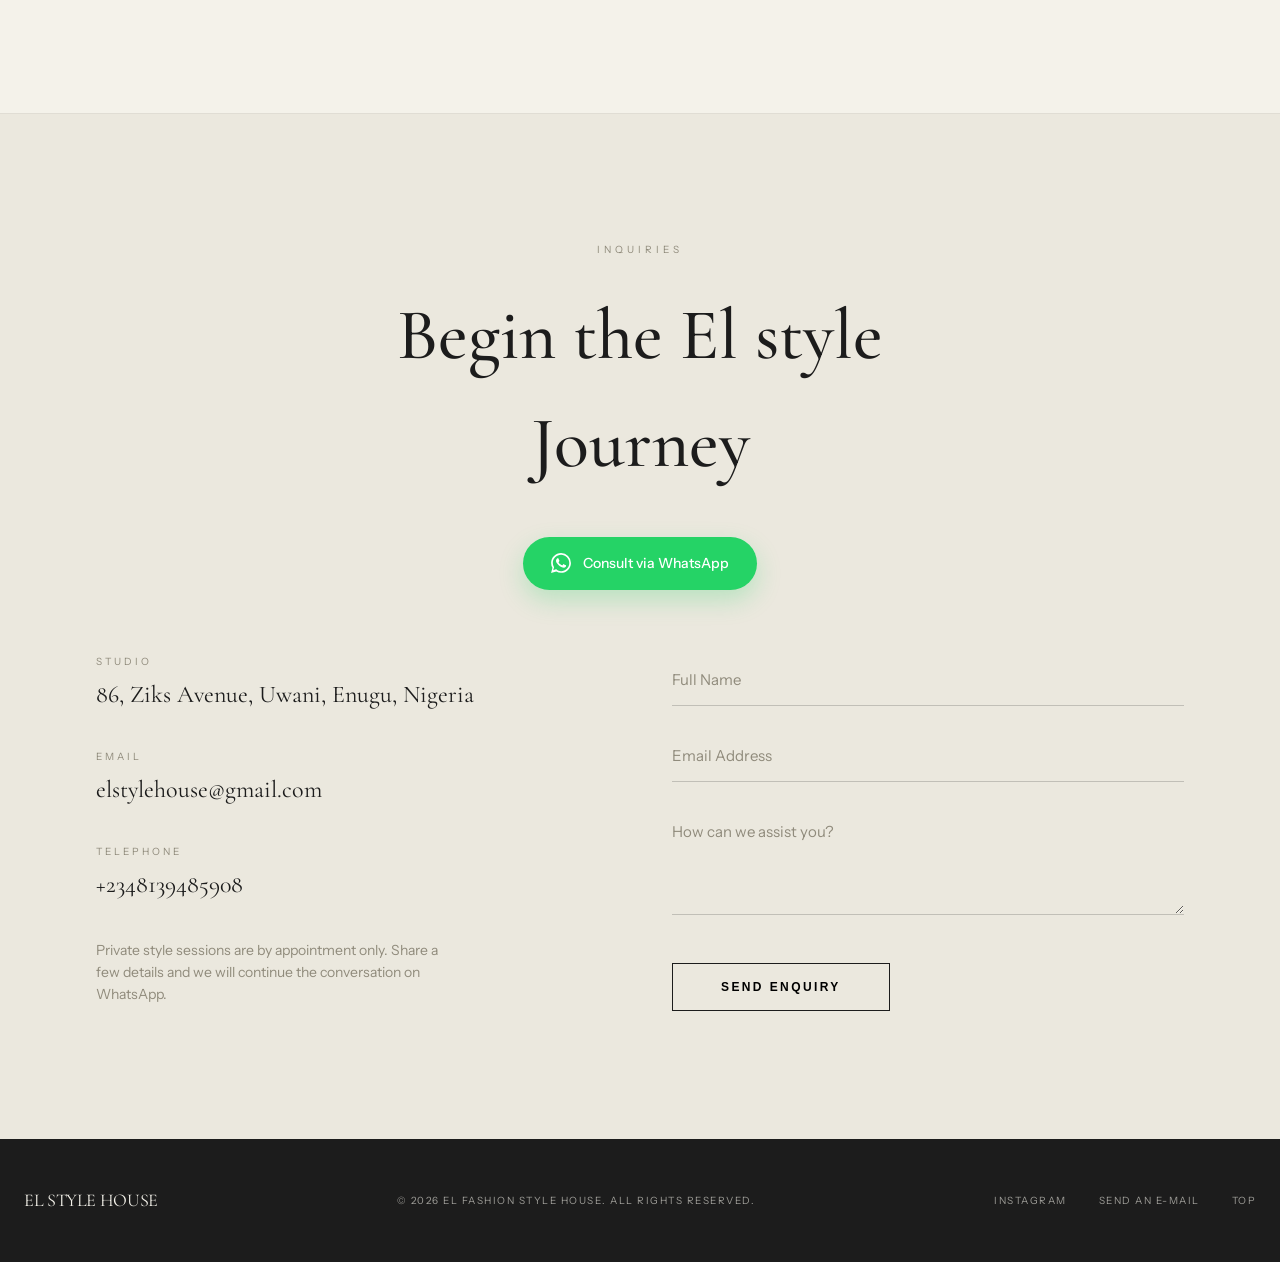
==== commit f75530fa: "Add files via upload" ====
--- a/index.html
+++ b/index.html
@@ -19,7 +19,7 @@
     <nav class="nav">
       <a href="#top" class="brand" data-brand>EL STYLE HOUSE </a>
       <div class="nav-links">
-        <a href="#works">Collections</a>
+        <a href="collections.html">Collections</a>
         <a href="#about">Atelier</a>
         <a href="#testimonials">Editorial</a>
         <a href="#contact">Contact</a>
@@ -30,7 +30,7 @@
       </button>
     </nav>
     <div id="mobileMenu" class="mobile-menu">
-      <a href="#works">Collections</a>
+      <a href="collections.html">Collections</a>
       <a href="#about">Atelier</a>
       <a href="#testimonials">Editorial</a>
       <a href="#contact">Contact</a>
@@ -42,14 +42,14 @@
     <!-- ============ HERO ============ -->
     <section id="top" class="hero">
       <div class="hero-bg">
-        <img id="heroImg" src="third.jpg" alt="High-end silk fabric draped over a sculptural chair in a sunlit Parisian studio" />
+        <img id="heroImg" src="logo.jpg" alt="High-end silk fabric draped over a sculptural chair in a sunlit Parisian studio" />
         <div class="hero-overlay"></div>
       </div>
       <div class="hero-content">
         <h1 class="hero-title">BIGGEST ONE-STOP  <br /> STYLE HOUSE</h1>
         <div class="hero-row">
           <p> Apparel & clothing, Fashion Designer, Women's clothing store</p>
-          <a href="https://wa.me/2348139485908" class="hero-cta" data-wa><span class="dot"></span> Explore the Collection</a>
+          <a href="collections.html" class="hero-cta"><span class="dot"></span> Explore the Collection</a>
         </div>
       </div>
     </section>
--- a/styles.css
+++ b/styles.css
@@ -183,3 +183,83 @@
   .contact-grid { grid-template-columns: 1fr 1fr; gap: 64px; }
   .footer-inner { flex-direction: row; justify-content: space-between; }
 }
+
+/* ============================================================
+   COLLECTIONS PAGE
+   ============================================================ */
+.collections-page { background: var(--canvas); }
+
+/* Intro band — pushed below the fixed navbar */
+.collection-intro { padding: 140px 24px 32px; }
+.collection-intro .eyebrow { display: block; letter-spacing: .4em; margin-bottom: 20px; }
+.collection-intro h1 { font-family: "Cormorant Garamond", serif; font-weight: 500; font-size: 32px; line-height: 1.05; max-width: 18ch; margin-bottom: 24px; }
+.collection-lead { max-width: 52ch; font-size: 15px; line-height: 1.6; color: var(--muted-warm); }
+
+.nav-links a.active { opacity: 1; border-bottom: 1px solid currentColor; padding-bottom: 2px; }
+
+/* Gallery */
+.collection-section { padding: 24px 24px 120px; }
+.collection-grid { display: grid; grid-template-columns: 1fr; gap: 20px; }
+.piece { position: relative; display: block; width: 100%; padding: 0; border: none; background: none; cursor: pointer; text-align: left; font-family: inherit; -webkit-tap-highlight-color: transparent; }
+.piece-media { position: relative; overflow: hidden; border-radius: 12px; }
+.piece-media img { width: 100%; aspect-ratio: 3/4; object-fit: cover; transition: transform 1.2s ease-out; }
+.piece-media::after { content: ""; position: absolute; inset: 0; background: var(--ink); opacity: 0; transition: opacity .35s; pointer-events: none; }
+.piece:hover .piece-media img { transform: scale(1.05); }
+.piece-label { display: block; margin-top: 14px; font-size: 12px; text-transform: uppercase; letter-spacing: .2em; color: var(--muted-warm); transition: color .3s; }
+
+/* Checkmark badge */
+.piece-check { position: absolute; top: 14px; right: 14px; width: 34px; height: 34px; border-radius: 999px; border: 1.5px solid rgba(244,242,234,.9); background: rgba(28,28,28,.25); backdrop-filter: blur(4px); display: grid; place-items: center; transition: background-color .3s, border-color .3s, transform .3s; }
+.piece-check::after { content: ""; width: 11px; height: 6px; border-left: 2px solid var(--canvas); border-bottom: 2px solid var(--canvas); transform: rotate(-45deg) scale(0); transition: transform .3s; margin-top: -2px; }
+
+/* Selected state */
+.piece.selected .piece-media { box-shadow: 0 0 0 3px var(--ink); border-radius: 12px; }
+.piece.selected .piece-media::after { opacity: .12; }
+.piece.selected .piece-check { background: var(--ink); border-color: var(--ink); transform: scale(1.05); }
+.piece.selected .piece-check::after { transform: rotate(-45deg) scale(1); }
+.piece.selected .piece-label { color: var(--ink); font-weight: 600; }
+
+/* Sticky selection action bar */
+.select-bar { position: fixed; left: 0; right: 0; bottom: 0; z-index: 55; background: rgba(244,242,234,.92); backdrop-filter: blur(12px); border-top: 1px solid rgba(28,28,28,.1); transform: translateY(120%); transition: transform .4s cubic-bezier(.16,1,.3,1); }
+.select-bar.visible { transform: translateY(0); }
+.select-bar-inner { display: flex; align-items: center; justify-content: space-between; gap: 16px; max-width: var(--maxw); margin: 0 auto; padding: 14px 24px; }
+.select-count { font-size: 13px; text-transform: uppercase; letter-spacing: .15em; color: var(--ink); font-weight: 500; }
+.select-actions { display: flex; align-items: center; gap: 14px; }
+.select-clear { background: none; border: none; cursor: pointer; font-family: inherit; font-size: 12px; text-transform: uppercase; letter-spacing: .15em; color: var(--muted-warm); transition: color .3s; }
+.select-clear:hover { color: var(--ink); }
+.select-enquire { display: inline-flex; align-items: center; gap: 10px; background: var(--whatsapp); color: #fff; padding: 13px 22px; border-radius: 999px; font-size: 13px; font-weight: 500; text-decoration: none; box-shadow: 0 10px 25px rgba(37,211,102,.25); transition: transform .3s; }
+.select-enquire:hover { transform: scale(1.03); }
+.select-enquire svg { width: 18px; height: 18px; }
+
+/* Leave room so the bar never hides the last row on mobile */
+.collections-page.bar-open .collection-section { padding-bottom: 160px; }
+
+/* ---------- Collections responsive ---------- */
+@media (min-width: 600px) {
+  .collection-grid { grid-template-columns: repeat(2, 1fr); gap: 24px; }
+}
+@media (min-width: 768px) {
+  .collection-intro { padding: 180px 48px 40px; }
+  .collection-intro h1 { font-size: 64px; }
+  .collection-section { padding: 32px 48px 140px; }
+  .collection-grid { grid-template-columns: repeat(3, 1fr); gap: 32px; }
+  .select-bar-inner { padding: 16px 48px; }
+  .select-count { font-size: 14px; }
+}
+
+/* Compact action bar for small screens */
+.enq-short { display: none; }
+@media (max-width: 599px) {
+  .select-bar-inner { padding: 12px 16px; gap: 10px; }
+  .select-count { font-size: 11px; letter-spacing: .1em; }
+  .select-actions { gap: 10px; }
+  .select-clear { font-size: 11px; }
+  .select-enquire { padding: 11px 16px; font-size: 12px; gap: 8px; }
+  .enq-full { display: none; }
+  .enq-short { display: inline; }
+}
+
+/* Guarantee the WhatsApp CTA never overflows on tiny screens */
+.select-actions { flex-shrink: 0; }
+@media (max-width: 599px) {
+  .select-count { flex: 1; min-width: 0; overflow: hidden; text-overflow: ellipsis; white-space: nowrap; }
+}
